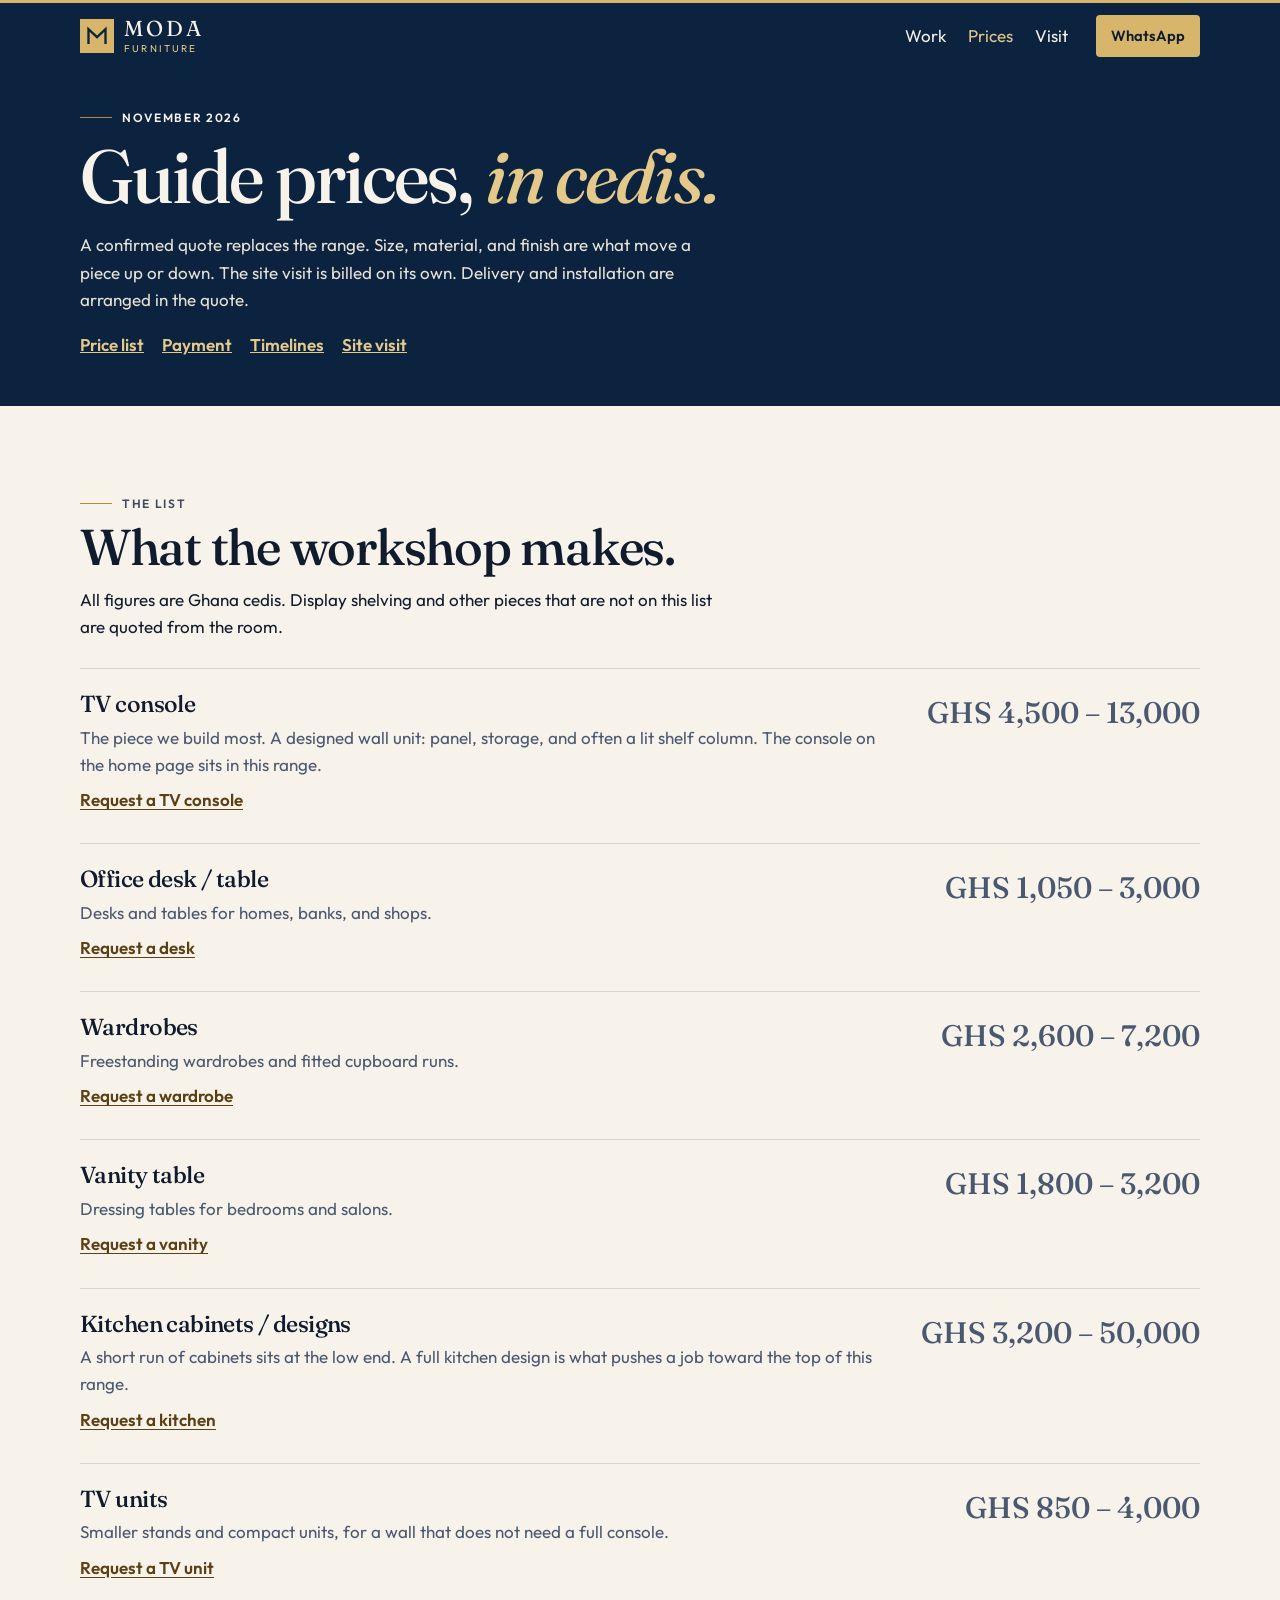
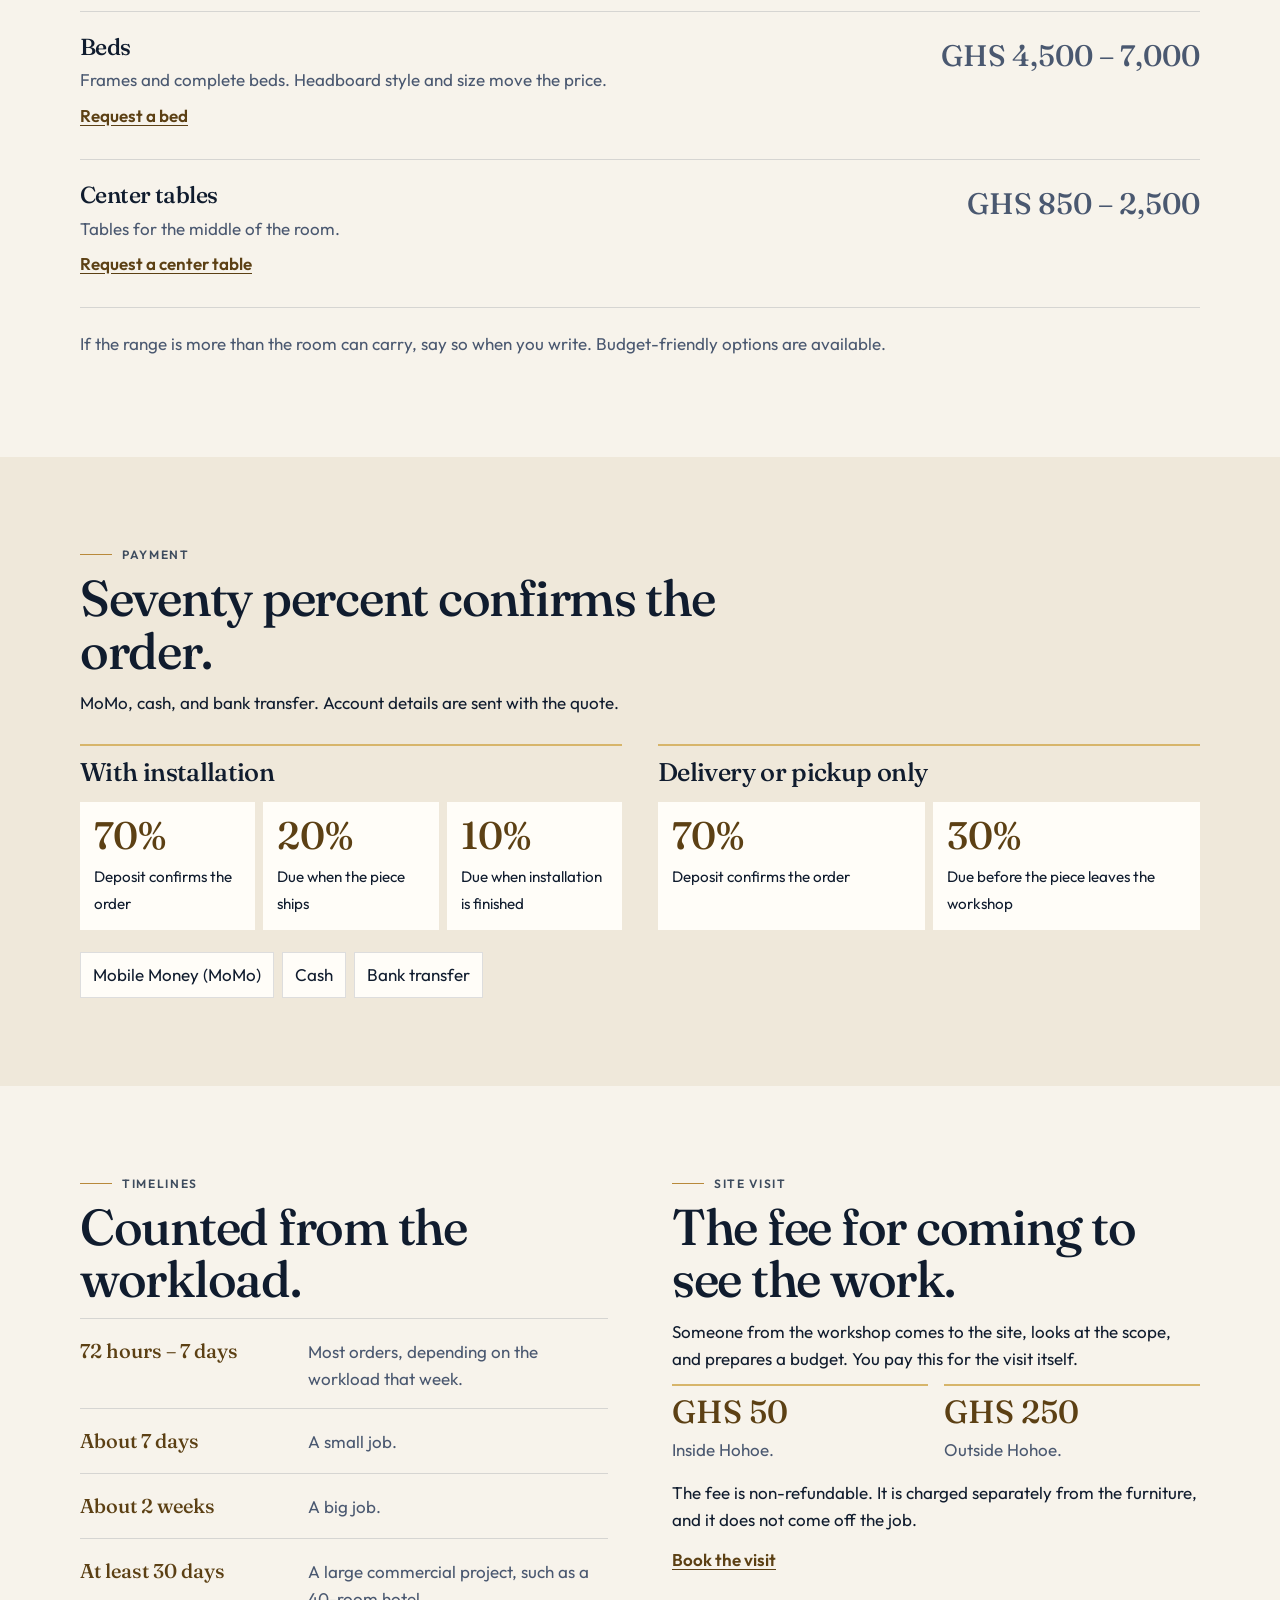
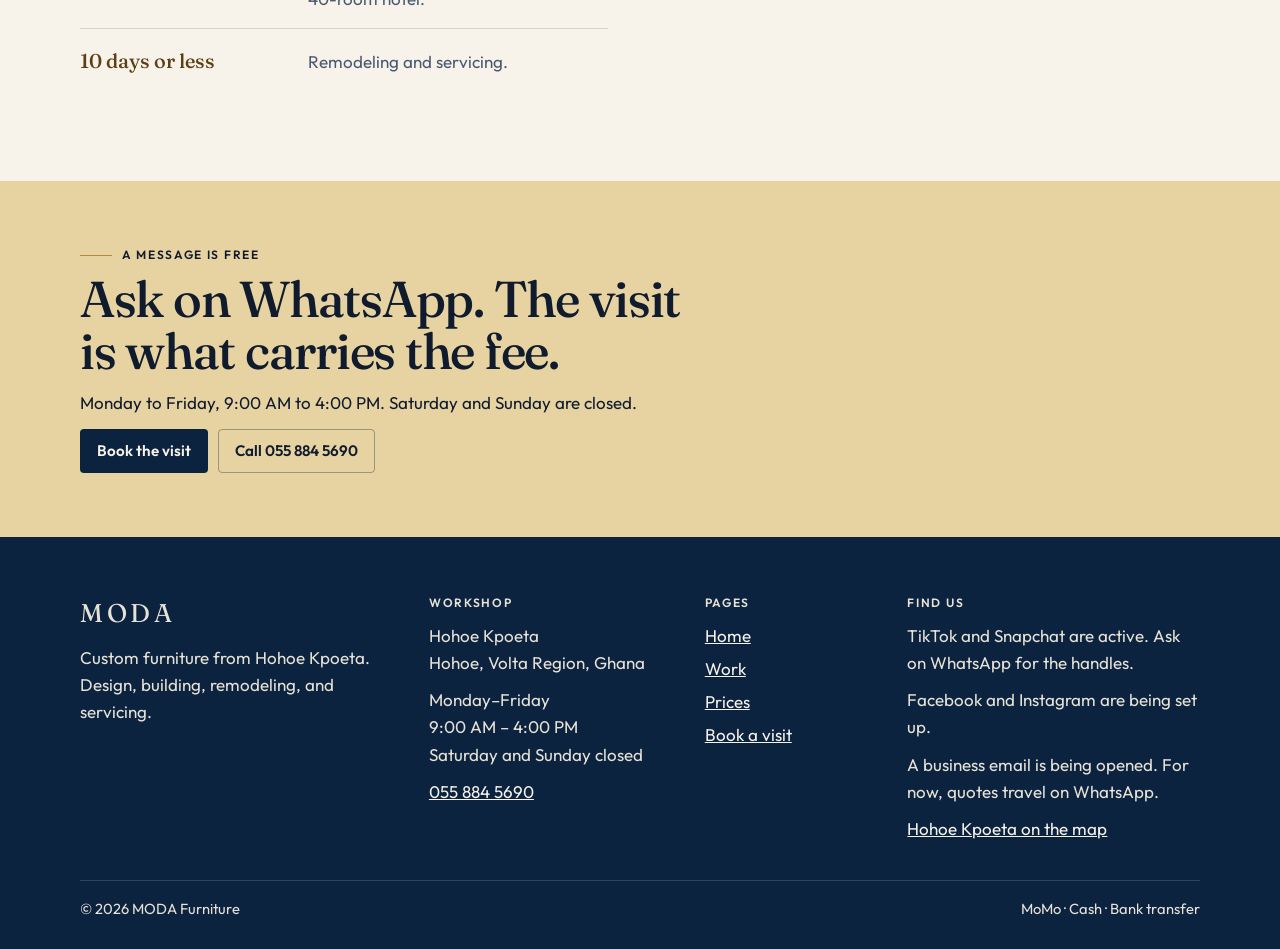
==== pricing.html @ 27dc2a38 "Publish the MODA Furniture site so it can be opened from a link. Co-authored-by: Cursor <cursoragent" ====
<!DOCTYPE html>
<html lang="en">
<head>
  <meta charset="utf-8">
  <meta name="viewport" content="width=device-width, initial-scale=1, viewport-fit=cover">
  <title>Prices and payment · MODA Furniture</title>
  <meta name="description" content="Guide prices in Ghana cedis for MODA Furniture in Hohoe, plus deposit rules, timelines, and site-visit fees.">
  <meta name="theme-color" content="#0c2340">
  <meta property="og:title" content="Prices and payment · MODA Furniture">
  <meta property="og:description" content="TV consoles from GHS 4,500. Wardrobes, kitchens, beds, and the deposit rules for MODA Furniture in Hohoe.">
  <meta property="og:type" content="website">
  <meta property="og:image" content="assets/images/console-hero.jpg">
  <link rel="icon" href="assets/favicon.svg" type="image/svg+xml">
  <link rel="manifest" href="site.webmanifest">
  <link rel="preconnect" href="https://fonts.googleapis.com">
  <link rel="preconnect" href="https://fonts.gstatic.com" crossorigin>
  <link href="https://fonts.googleapis.com/css2?family=Fraunces:ital,opsz,wght@0,9..144,500;0,9..144,600;1,9..144,500&family=Outfit:wght@400;500;600&display=swap" rel="stylesheet">
  <link rel="stylesheet" href="css/styles.css">
</head>
<body>
  <a class="skip" href="#main">Skip to content</a>
  <header class="site-header">
    <div class="wrap header-inner">
      <a class="logo" href="index.html">
        <svg class="mark" viewBox="0 0 32 32" width="34" height="34" aria-hidden="true">
          <rect width="32" height="32" fill="#d7b56a"/>
          <path d="M8 23.5V9.5L16 17l8-7.5v14" fill="none" stroke="#0c2340" stroke-width="2.2"/>
        </svg>
        <span class="logo-type">MODA<small>Furniture</small></span>
      </a>
      <nav class="nav" aria-label="Primary">
        <a href="work.html">Work</a>
        <a href="pricing.html" aria-current="page">Prices</a>
        <a href="visit.html">Visit</a>
      </nav>
      <a class="btn btn-gold btn-small header-cta" href="https://wa.me/233558845690?text=Hello%20MODA%20Furniture%2C%20I%20would%20like%20a%20quote.">WhatsApp</a>
    </div>
  </header>

  <main id="main">
    <header class="page-hero">
      <div class="wrap">
        <p class="eyebrow"><i aria-hidden="true"></i> November 2026</p>
        <h1>Guide prices, <em>in cedis.</em></h1>
        <p>A confirmed quote replaces the range. Size, material, and finish are what move a piece up or down. The site visit is billed on its own. Delivery and installation are arranged in the quote.</p>
        <p class="jump">
          <a href="#list">Price list</a>
          <a href="#pay">Payment</a>
          <a href="#time">Timelines</a>
          <a href="#visit-fee">Site visit</a>
        </p>
      </div>
    </header>

    <section class="section" id="list">
      <div class="wrap">
        <div class="section-head">
          <p class="eyebrow"><i aria-hidden="true"></i> The list</p>
          <h2>What the workshop makes.</h2>
          <p class="narrow">All figures are Ghana cedis. Display shelving and other pieces that are not on this list are quoted from the room.</p>
        </div>
        <div class="price-list">
          <article class="price-row" id="console">
            <div>
              <h3>TV console</h3>
              <p>The piece we build most. A designed wall unit: panel, storage, and often a lit shelf column. The console on the home page sits in this range.</p>
              <p><a class="link" href="visit.html?piece=TV%20console">Request a TV console</a></p>
            </div>
            <p class="amount">GHS 4,500 – 13,000</p>
          </article>
          <article class="price-row" id="desk">
            <div>
              <h3>Office desk / table</h3>
              <p>Desks and tables for homes, banks, and shops.</p>
              <p><a class="link" href="visit.html?piece=Office%20desk%20or%20table">Request a desk</a></p>
            </div>
            <p class="amount">GHS 1,050 – 3,000</p>
          </article>
          <article class="price-row" id="wardrobe">
            <div>
              <h3>Wardrobes</h3>
              <p>Freestanding wardrobes and fitted cupboard runs.</p>
              <p><a class="link" href="visit.html?piece=Wardrobe">Request a wardrobe</a></p>
            </div>
            <p class="amount">GHS 2,600 – 7,200</p>
          </article>
          <article class="price-row" id="vanity">
            <div>
              <h3>Vanity table</h3>
              <p>Dressing tables for bedrooms and salons.</p>
              <p><a class="link" href="visit.html?piece=Vanity%20table">Request a vanity</a></p>
            </div>
            <p class="amount">GHS 1,800 – 3,200</p>
          </article>
          <article class="price-row" id="kitchen">
            <div>
              <h3>Kitchen cabinets / designs</h3>
              <p>A short run of cabinets sits at the low end. A full kitchen design is what pushes a job toward the top of this range.</p>
              <p><a class="link" href="visit.html?piece=Kitchen%20cabinets">Request a kitchen</a></p>
            </div>
            <p class="amount">GHS 3,200 – 50,000</p>
          </article>
          <article class="price-row" id="tv-unit">
            <div>
              <h3>TV units</h3>
              <p>Smaller stands and compact units, for a wall that does not need a full console.</p>
              <p><a class="link" href="visit.html?piece=TV%20unit">Request a TV unit</a></p>
            </div>
            <p class="amount">GHS 850 – 4,000</p>
          </article>
          <article class="price-row" id="bed">
            <div>
              <h3>Beds</h3>
              <p>Frames and complete beds. Headboard style and size move the price.</p>
              <p><a class="link" href="visit.html?piece=Bed">Request a bed</a></p>
            </div>
            <p class="amount">GHS 4,500 – 7,000</p>
          </article>
          <article class="price-row" id="table">
            <div>
              <h3>Center tables</h3>
              <p>Tables for the middle of the room.</p>
              <p><a class="link" href="visit.html?piece=Center%20table">Request a center table</a></p>
            </div>
            <p class="amount">GHS 850 – 2,500</p>
          </article>
        </div>
        <p class="scope">If the range is more than the room can carry, say so when you write. Budget-friendly options are available.</p>
      </div>
    </section>

    <section class="section band-cream" id="pay">
      <div class="wrap">
        <div class="section-head">
          <p class="eyebrow"><i aria-hidden="true"></i> Payment</p>
          <h2>Seventy percent confirms the order.</h2>
          <p class="narrow">MoMo, cash, and bank transfer. Account details are sent with the quote.</p>
        </div>
        <div class="pay-grid">
          <article class="doc-card">
            <h3>With installation</h3>
            <ol class="steps">
              <li><strong>70%</strong><span>Deposit confirms the order</span></li>
              <li><strong>20%</strong><span>Due when the piece ships</span></li>
              <li><strong>10%</strong><span>Due when installation is finished</span></li>
            </ol>
          </article>
          <article class="doc-card">
            <h3>Delivery or pickup only</h3>
            <ol class="steps two">
              <li><strong>70%</strong><span>Deposit confirms the order</span></li>
              <li><strong>30%</strong><span>Due before the piece leaves the workshop</span></li>
            </ol>
          </article>
        </div>
        <ul class="who" aria-label="Payment methods">
          <li>Mobile Money (MoMo)</li>
          <li>Cash</li>
          <li>Bank transfer</li>
        </ul>
      </div>
    </section>

    <section class="section" id="time">
      <div class="wrap split">
        <div>
          <p class="eyebrow"><i aria-hidden="true"></i> Timelines</p>
          <h2>Counted from the workload.</h2>
          <ol class="times">
            <li>
              <strong>72 hours – 7 days</strong>
              <p>Most orders, depending on the workload that week.</p>
            </li>
            <li>
              <strong>About 7 days</strong>
              <p>A small job.</p>
            </li>
            <li>
              <strong>About 2 weeks</strong>
              <p>A big job.</p>
            </li>
            <li>
              <strong>At least 30 days</strong>
              <p>A large commercial project, such as a 40-room hotel.</p>
            </li>
            <li>
              <strong>10 days or less</strong>
              <p>Remodeling and servicing.</p>
            </li>
          </ol>
        </div>
        <div id="visit-fee">
          <p class="eyebrow"><i aria-hidden="true"></i> Site visit</p>
          <h2>The fee for coming to see the work.</h2>
          <p>Someone from the workshop comes to the site, looks at the scope, and prepares a budget. You pay this for the visit itself.</p>
          <div class="fee-pair">
            <article>
              <strong>GHS 50</strong>
              <span>Inside Hohoe.</span>
            </article>
            <article>
              <strong>GHS 250</strong>
              <span>Outside Hohoe.</span>
            </article>
          </div>
          <p>The fee is non-refundable. It is charged separately from the furniture, and it does not come off the job.</p>
          <p><a class="link" href="visit.html">Book the visit</a></p>
        </div>
      </div>
    </section>

    <section class="close">
      <div class="wrap">
        <p class="eyebrow"><i aria-hidden="true"></i> A message is free</p>
        <h2>Ask on WhatsApp. The visit is what carries the fee.</h2>
        <p>Monday to Friday, 9:00 AM to 4:00 PM. Saturday and Sunday are closed.</p>
        <div class="close-actions">
          <a class="btn btn-forest" href="visit.html">Book the visit</a>
          <a class="btn btn-line" href="tel:+233558845690">Call 055 884 5690</a>
        </div>
      </div>
    </section>
  </main>

  <footer class="site-footer">
    <div class="wrap footer-grid">
      <div>
        <p class="footer-word">MODA</p>
        <p>Custom furniture from Hohoe Kpoeta. Design, building, remodeling, and servicing.</p>
      </div>
      <div>
        <p class="footer-label">Workshop</p>
        <p>Hohoe Kpoeta<br>Hohoe, Volta Region, Ghana</p>
        <p>Monday–Friday<br>9:00 AM – 4:00 PM<br>Saturday and Sunday closed</p>
        <p><a href="tel:+233558845690">055 884 5690</a></p>
      </div>
      <div>
        <p class="footer-label">Pages</p>
        <ul>
          <li><a href="index.html">Home</a></li>
          <li><a href="work.html">Work</a></li>
          <li><a href="pricing.html">Prices</a></li>
          <li><a href="visit.html">Book a visit</a></li>
        </ul>
      </div>
      <div>
        <p class="footer-label">Find us</p>
        <p>TikTok and Snapchat are active. Ask on WhatsApp for the handles.</p>
        <p>Facebook and Instagram are being set up.</p>
        <p>A business email is being opened. For now, quotes travel on WhatsApp.</p>
        <p><a href="https://www.google.com/maps/search/?api=1&query=Hohoe+Kpoeta+Ghana" target="_blank" rel="noopener">Hohoe Kpoeta on the map</a></p>
      </div>
    </div>
    <div class="wrap footer-base">
      <p>© 2026 MODA Furniture</p>
      <p>MoMo · Cash · Bank transfer</p>
    </div>
  </footer>

  <div class="dock">
    <a href="tel:+233558845690">Call</a>
    <a href="https://wa.me/233558845690?text=Hello%20MODA%20Furniture%2C%20I%20would%20like%20a%20quote.">WhatsApp</a>
  </div>
</body>
</html>
---- css/styles.css ----
:root {
  --forest: #0c2340;
  --forest-2: #17385e;
  --ink: #101c2e;
  --cream: #f7f3eb;
  --cream-2: #efe8da;
  --paper: #fffdf8;
  --gold: #d7b56a;
  --gold-2: #e4c98a;
  --gold-ink: #5c4014;
  --muted: #4a5870;
  --line: rgba(16, 32, 56, 0.14);
  --warn: #8c2f2f;
  color-scheme: light;
}

*,
*::before,
*::after { box-sizing: border-box; }

html { scroll-behavior: smooth; }

body {
  margin: 0;
  font-family: Outfit, "Segoe UI", sans-serif;
  font-size: 1.0625rem;
  line-height: 1.6;
  color: var(--ink);
  background: var(--cream);
  overflow-x: hidden;
}

img { max-width: 100%; }

h1, h2, h3, p { margin-top: 0; }

h1, h2, h3 {
  font-family: Fraunces, Georgia, "Times New Roman", serif;
  font-weight: 500;
  font-optical-sizing: auto;
  letter-spacing: -0.025em;
  line-height: 1.04;
}

h2 { font-size: clamp(2rem, 4vw, 3.15rem); margin-bottom: 12px; }
h3 { font-size: 1.45rem; line-height: 1.15; margin-bottom: 8px; }

p { margin: 0 0 12px; }

a { color: inherit; }

.nav a,
.btn,
.logo,
.dock a { text-decoration: none; }

:focus-visible {
  outline: 2px solid var(--gold);
  outline-offset: 3px;
}

::selection { background: var(--gold-2); color: var(--ink); }

[id] { scroll-margin-top: 88px; }

.wrap {
  width: min(1120px, calc(100% - 32px));
  margin-inline: auto;
}

.skip {
  position: absolute;
  left: 12px;
  top: -48px;
  background: white;
  color: var(--ink);
  padding: 8px 12px;
  z-index: 80;
}

.skip:focus { top: 12px; }

.narrow { max-width: 40rem; }

.eyebrow {
  display: flex;
  align-items: center;
  gap: 10px;
  margin: 0 0 8px;
  color: #3e4c5e;
  text-transform: uppercase;
  letter-spacing: 0.14em;
  font-size: 0.75rem;
  font-weight: 600;
}

.eyebrow i {
  width: 32px;
  height: 1px;
  background: #b8893a;
  display: block;
  flex: none;
}

.num,
.amount,
.lock-price,
.receipt-fee,
.facts dd,
.steps strong,
.fee-pair strong,
.record span {
  font-family: Fraunces, Georgia, serif;
  font-weight: 500;
}

.link {
  color: var(--gold-ink);
  font-weight: 600;
  text-underline-offset: 3px;
}

.on-dark .link { color: var(--gold-2); }

.more { margin-top: 22px; }

.money,
a[href^="tel:"] { white-space: nowrap; }

.price-note {
  display: block;
  margin: 6px 0 0;
  font-weight: 600;
  font-style: normal;
}

.hero-photo .price-note { color: var(--gold-2); font-weight: 500; }

.catalog .price-note { color: var(--gold-ink); }

.btn {
  display: inline-flex;
  align-items: center;
  justify-content: center;
  gap: 8px;
  min-height: 44px;
  padding: 0 16px;
  text-decoration: none;
  font-weight: 600;
  font-family: inherit;
  font-size: 0.95rem;
  border: 1px solid transparent;
  border-radius: 4px;
  cursor: pointer;
  background: transparent;
}

.btn-small { min-height: 42px; padding: 0 14px; font-size: 0.92rem; }

.btn-gold { background: var(--gold); color: var(--ink); }
.btn-gold:hover { background: var(--gold-2); }

.btn-forest { background: var(--forest); color: var(--cream); }
.btn-forest:hover { background: var(--forest-2); }

.btn-line {
  background: transparent;
  color: var(--cream);
  border-color: rgba(244, 239, 230, 0.45);
}

.btn-line:hover { border-color: var(--gold-2); color: var(--gold-2); }

.hero-actions,
.close-actions { display: flex; flex-wrap: wrap; gap: 10px; margin-top: 8px; }

.site-header {
  position: sticky;
  top: 0;
  z-index: 30;
  background: var(--forest);
  color: var(--cream);
  box-shadow: inset 0 3px 0 var(--gold);
}

.header-inner {
  display: flex;
  flex-wrap: wrap;
  align-items: center;
  gap: 8px 18px;
  min-height: 72px;
}

.logo {
  display: flex;
  align-items: center;
  gap: 10px;
  color: inherit;
  text-decoration: none;
  margin-right: auto;
}

.logo-type {
  display: flex;
  flex-direction: column;
  line-height: 1;
  font-family: Fraunces, Georgia, serif;
  font-size: 1.35rem;
  letter-spacing: 0.14em;
}

.logo-type small {
  font-family: Outfit, "Segoe UI", sans-serif;
  font-size: 0.62rem;
  letter-spacing: 0.22em;
  text-transform: uppercase;
  color: var(--gold-2);
  margin-top: 4px;
}

.nav { display: flex; gap: 2px; }

.nav a {
  color: inherit;
  text-decoration: none;
  display: inline-flex;
  align-items: center;
  min-height: 44px;
  padding: 8px 10px;
}

.nav a[aria-current="page"] { color: var(--gold-2); }

.hero {
  background: var(--forest);
  color: var(--cream);
  padding: 28px 0 40px;
}

.hero-grid { display: grid; gap: 28px; }

.hero .eyebrow,
.page-hero .eyebrow,
.on-dark .eyebrow { color: var(--cream); }

.hero h1,
.page-hero h1 {
  font-size: clamp(2.55rem, 6vw, 4.7rem);
  margin: 10px 0 16px;
  max-width: 9.2em;
}

.hero h1 em,
.page-hero h1 em {
  font-style: italic;
  font-weight: 500;
  color: var(--gold-2);
}

.lede { max-width: 38rem; color: #e7e2d6; font-size: 1.08rem; }

.facts {
  display: grid;
  grid-template-columns: repeat(3, minmax(0, 1fr));
  gap: 12px;
  margin: 28px 0 0;
}

.facts div {
  border-top: 1px solid rgba(244, 239, 230, 0.28);
  padding-top: 8px;
}

.facts dt {
  font-size: 0.72rem;
  letter-spacing: 0.08em;
  text-transform: uppercase;
  color: var(--gold-2);
}

.facts dd { margin: 4px 0 0; font-size: 1.2rem; color: var(--cream); }

.hero-photo { margin: 0; position: relative; }

.hero-photo img {
  width: 100%;
  height: auto;
  position: relative;
  z-index: 1;
  display: block;
}

.hero-photo::after {
  content: "";
  position: absolute;
  z-index: 2;
  top: 10px;
  right: 10px;
  width: 52px;
  height: 52px;
  border-top: 1px solid var(--gold);
  border-right: 1px solid var(--gold);
  pointer-events: none;
}

.hero-photo figcaption { padding-top: 12px; }

.hero-photo strong {
  display: block;
  font-family: Fraunces, Georgia, serif;
  font-weight: 500;
  font-size: 1.35rem;
}

.hero-photo figcaption span {
  display: block;
  color: #e7e2d6;
  font-size: 0.95rem;
}

.band { background: #e7d3a1; color: var(--ink); }

.band-row {
  display: flex;
  flex-wrap: wrap;
  gap: 8px 22px;
  justify-content: space-between;
  padding: 14px 0;
  font-weight: 600;
}

.band-row p { margin: 0; }

.section { padding: 72px 0; }

.section-head { margin-bottom: 28px; max-width: 40rem; }

.services { display: grid; gap: 22px; }

.services article { border-top: 2px solid var(--gold); padding-top: 14px; }

.num { margin: 0 0 10px; color: var(--gold-ink); font-size: 1.25rem; }

.services p,
.scope,
.catalog p,
.hint { color: var(--muted); }

.scope { margin-top: 22px; }

.who {
  display: flex;
  flex-wrap: wrap;
  gap: 8px;
  list-style: none;
  padding: 0;
  margin: 22px 0 0;
}

.who li {
  border: 1px solid var(--line);
  padding: 8px 12px;
  background: var(--paper);
}

.band-cream { background: var(--cream-2); }

.lock {
  display: grid;
  gap: 8px;
  padding: 8px 0;
}

.lock-price {
  margin: 8px 0 0;
  font-size: clamp(2.1rem, 5vw, 3.3rem);
  color: var(--gold-ink);
  line-height: 0.95;
}

.lock-price small {
  display: block;
  font-family: Outfit, "Segoe UI", sans-serif;
  font-size: 0.78rem;
  letter-spacing: 0.16em;
  font-weight: 600;
  margin-bottom: 8px;
}

.mosaic, .catalog { display: grid; gap: 22px; }

.mosaic figure,
.catalog figure { margin: 0; }

.mosaic img,
.catalog img {
  width: 100%;
  height: auto;
  aspect-ratio: auto;
  object-fit: contain;
  display: block;
  background: #e5ded2;
}

.mosaic figcaption,
.catalog figcaption { padding-top: 10px; }

.mosaic h3,
.catalog h3 { margin: 0 0 4px; font-size: 1.3rem; }

.catalog h3 { font-size: 1.45rem; }

.on-dark { background: var(--forest); color: var(--cream); }

.on-dark .narrow,
.on-dark .lede { color: #e7e2d6; }

.pay-grid { display: grid; gap: 28px; }

.pay-card h3,
.doc-card h3 { font-size: 1.6rem; }

.steps {
  display: grid;
  grid-template-columns: 1fr;
  gap: 8px;
  list-style: none;
  padding: 0;
  margin: 14px 0 0;
}

.steps li {
  background: var(--paper);
  color: var(--ink);
  padding: 14px 14px;
  display: grid;
  grid-template-columns: 84px 1fr;
  gap: 10px;
  align-items: center;
}

.on-dark .steps li { background: var(--cream); }

.steps strong {
  font-size: 2rem;
  line-height: 1;
  color: var(--gold-ink);
}

.steps span { font-size: 0.95rem; line-height: 1.35; }

.split { display: grid; gap: 40px; }

.times, .record { list-style: none; padding: 0; margin: 8px 0 0; }

.times li,
.record li {
  display: grid;
  gap: 4px;
  padding: 16px 0;
  border-top: 1px solid var(--line);
}

.times strong {
  color: var(--gold-ink);
  font-family: Fraunces, Georgia, serif;
  font-weight: 500;
  font-size: 1.25rem;
}

.times p,
.record p { margin: 0; color: var(--muted); }

.record li {
  grid-template-columns: auto 1fr;
  gap: 16px;
  align-items: start;
}

.record span { color: var(--gold-ink); font-size: 1.4rem; }

.page-hero {
  background: var(--forest);
  color: var(--cream);
  padding: 36px 0 48px;
}

.page-hero p { max-width: 40rem; color: #e7e2d6; }

.page-hero a { color: var(--gold-2); font-weight: 600; }

.jump { display: flex; flex-wrap: wrap; gap: 8px 18px; margin: 18px 0 0; }

.price-list { border-bottom: 1px solid var(--line); }

.price-row {
  display: grid;
  gap: 8px;
  padding: 22px 0;
  border-top: 1px solid var(--line);
}

.price-row h3 { margin: 0 0 6px; }

.price-row p { margin: 0 0 8px; color: var(--muted); }

.amount {
  margin: 0;
  font-size: clamp(1.45rem, 2.4vw, 1.85rem);
  color: var(--gold-ink);
  line-height: 1.1;
}

.doc-card { border-top: 2px solid var(--gold); padding-top: 12px; }

.fee-pair {
  display: grid;
  grid-template-columns: 1fr;
  gap: 16px;
  margin: 8px 0 16px;
}

.fee-pair article { border-top: 2px solid var(--gold); padding-top: 10px; }

.fee-pair strong { display: block; font-size: 2rem; color: var(--gold-ink); line-height: 1; }

.fee-pair span { display: block; margin-top: 8px; color: var(--muted); }

.visit-layout { display: grid; gap: 28px; }

.form-card {
  background: var(--paper);
  border: 1px solid var(--line);
  padding: 18px 16px 22px;
}

fieldset { border: 0; padding: 0; margin: 0 0 16px; }

legend,
.field label span {
  display: block;
  font-size: 0.75rem;
  letter-spacing: 0.08em;
  text-transform: uppercase;
  font-weight: 600;
  margin-bottom: 8px;
}

.field { margin-bottom: 16px; }

input,
select,
textarea {
  width: 100%;
  font-family: inherit;
  font-size: 16px;
  color: var(--ink);
  background: white;
  border: 1px solid rgba(16, 32, 56, 0.22);
  padding: 12px;
  border-radius: 0;
}

textarea { min-height: 120px; resize: vertical; }

.choice-row { display: grid; gap: 8px; }

.choice {
  display: flex;
  gap: 10px;
  align-items: flex-start;
  border: 1px solid rgba(16, 32, 56, 0.22);
  padding: 12px;
  background: white;
  cursor: pointer;
}

.choice input {
  width: 18px;
  height: 18px;
  margin-top: 3px;
  accent-color: var(--forest);
  flex: none;
}

.choice b { display: block; font-weight: 600; }
.choice small { display: block; color: var(--muted); font-size: 0.92rem; }

.choice.is-on,
.choice:has(input:checked) {
  border-color: var(--forest);
  box-shadow: inset 3px 0 0 var(--gold);
  background: #f7f1e4;
}

.check {
  display: flex;
  gap: 12px;
  align-items: flex-start;
  margin: 4px 0 14px;
}

.check input {
  width: 20px;
  height: 20px;
  margin-top: 3px;
  accent-color: var(--forest);
  flex: none;
}

.form-error {
  color: var(--warn);
  min-height: 1.3em;
  font-weight: 600;
}

.preview {
  white-space: pre-wrap;
  background: var(--forest);
  color: var(--cream);
  padding: 14px;
  font-size: 0.88rem;
  line-height: 1.45;
  margin: 0 0 16px;
}

.fine { color: var(--muted); font-size: 0.92rem; }
.fine a { color: var(--gold-ink); font-weight: 600; }

.receipt {
  background: var(--forest);
  color: var(--cream);
  padding: 18px;
  margin-top: 16px;
}

.receipt p { color: #e7e2d6; }
.receipt-kicker {
  margin: 0;
  letter-spacing: 0.14em;
  text-transform: uppercase;
  font-size: 0.72rem;
  color: var(--gold-2);
}

.receipt-fee { font-size: 2.5rem; margin: 6px 0 10px; color: var(--gold-2); line-height: 1; }

.form-card .btn { width: 100%; }

.clips {
  display: flex;
  gap: 14px;
  overflow-x: auto;
  scroll-snap-type: x mandatory;
  padding-bottom: 8px;
}

.clips figure {
  margin: 0;
  flex: 0 0 min(78vw, 280px);
  scroll-snap-align: start;
}

.clips video {
  width: 100%;
  aspect-ratio: 9 / 16;
  object-fit: cover;
  background: var(--forest);
  display: block;
}

.clips figcaption { padding-top: 8px; color: var(--muted); font-size: 0.92rem; }

.close {
  background: #e7d3a1;
  color: var(--ink);
  padding: 64px 0;
}

.close h2 { max-width: 12em; }
.close p { max-width: 38rem; }
.close .eyebrow { color: var(--ink); }

.close .btn-line {
  color: var(--ink);
  border-color: rgba(16, 32, 56, 0.35);
}

.close .btn-line:hover { border-color: var(--ink); color: var(--ink); }

.site-footer {
  background: var(--forest);
  color: var(--cream);
  padding: 56px 0 28px;
}

.footer-grid { display: grid; gap: 28px; }

.footer-label {
  margin: 0 0 10px;
  font-size: 0.75rem;
  letter-spacing: 0.14em;
  text-transform: uppercase;
  color: var(--gold-2);
  font-weight: 600;
}

.site-footer p { margin: 0 0 10px; color: #e7e2d6; }
.site-footer a { color: var(--cream); }
.site-footer a:hover { color: var(--gold-2); }

.site-footer ul { list-style: none; padding: 0; margin: 0; }
.site-footer li { margin: 0 0 6px; }

.footer-word {
  font-family: Fraunces, Georgia, serif;
  letter-spacing: 0.14em;
  font-size: 1.6rem;
  color: var(--cream);
  margin: 0 0 8px;
}

.footer-base {
  display: flex;
  flex-wrap: wrap;
  justify-content: space-between;
  gap: 8px;
  margin-top: 28px;
  padding-top: 16px;
  border-top: 1px solid rgba(244, 239, 230, 0.16);
  font-size: 0.92rem;
}

.footer-base p { margin: 0; }

.dock {
  position: fixed;
  left: 0;
  right: 0;
  bottom: 0;
  z-index: 40;
  display: grid;
  grid-template-columns: 1fr 1fr;
  background: var(--forest);
  border-top: 1px solid rgba(215, 181, 106, 0.45);
  padding-bottom: env(safe-area-inset-bottom);
}

.dock a {
  color: var(--cream);
  text-align: center;
  text-decoration: none;
  min-height: 56px;
  display: flex;
  align-items: center;
  justify-content: center;
  font-weight: 600;
}

.dock a + a { background: var(--gold); color: var(--ink); }

@media (max-width: 700px) {
  .band-row { flex-direction: column; align-items: flex-start; gap: 4px; }
}

@media (max-width: 859px) {
  .header-cta { display: none; }
  .nav { order: 3; flex: 1 0 100%; overflow-x: auto; }
  body { padding-bottom: calc(64px + env(safe-area-inset-bottom)); }
}

@media (min-width: 560px) {
  .steps { grid-template-columns: repeat(3, 1fr); }
  .steps.two { grid-template-columns: 1fr 1fr; }
  .steps li { display: block; }
  .steps strong { display: block; font-size: clamp(1.8rem, 3vw, 2.5rem); margin-bottom: 8px; }
  .fee-pair { grid-template-columns: 1fr 1fr; }
}

@media (min-width: 420px) {
  .facts { grid-template-columns: repeat(3, 1fr); }
}

@media (max-width: 419px) {
  .facts { grid-template-columns: 1fr; }
  .facts div {
    display: flex;
    justify-content: space-between;
    align-items: baseline;
    gap: 12px;
  }
  .facts dd { margin: 0; }
}

@media (min-width: 700px) {
  .wrap { width: min(1120px, calc(100% - 48px)); }
  .form-card { padding: 28px; }
  .form-card .btn { width: auto; }
  .choice-row { grid-template-columns: 1fr 1fr; }
  .price-row {
    grid-template-columns: 1fr auto;
    gap: 28px;
    align-items: start;
  }
  .amount { text-align: right; padding-top: 6px; white-space: nowrap; }
  .times li {
    grid-template-columns: 210px 1fr;
    gap: 18px;
    align-items: baseline;
  }
}

@media (min-width: 800px) {
  .services { grid-template-columns: 1fr 1fr; }
  .mosaic, .catalog { grid-template-columns: 1fr 1fr; gap: 28px 18px; }
  .catalog .span-2 { grid-column: 1 / -1; }
  .pay-grid { grid-template-columns: 1fr 1fr; gap: 36px; }
  .lock {
    grid-template-columns: 1.3fr 0.7fr;
    align-items: end;
    gap: 24px;
  }
  .lock-price { text-align: right; }
  .footer-grid { grid-template-columns: 1.3fr 1fr 0.7fr 1.2fr; gap: 32px; }
}

@media (min-width: 860px) {
  .dock { display: none; }
  body { padding-bottom: 0; }
  .split { grid-template-columns: 1fr 1fr; gap: 64px; }
  .visit-layout {
    grid-template-columns: 0.82fr 1.18fr;
    gap: 48px;
    align-items: start;
  }
  .visit-aside { position: sticky; top: 96px; }
}

@media (min-width: 900px) {
  .clips {
    display: grid;
    grid-template-columns: repeat(3, minmax(0, 300px));
    overflow: visible;
  }
  .services { grid-template-columns: repeat(4, 1fr); }
}

@media (min-width: 960px) {
  .hero { padding: 42px 0 64px; }
  .hero-grid {
    grid-template-columns: 1.02fr 0.98fr;
    gap: 48px;
    align-items: end;
  }
  .section { padding: 88px 0; }
}

@media (prefers-reduced-motion: reduce) {
  html { scroll-behavior: auto; }
  *,
  *::before,
  *::after {
    animation: none !important;
    transition: none !important;
  }
}

@media print {
  .site-header,
  .dock,
  .close,
  .hero-actions { display: none !important; }
  body { background: white; padding: 0; color: black; }
  .hero,
  .page-hero,
  .on-dark,
  .site-footer,
  .receipt,
  .preview { background: white; color: black; }
  a { color: black; text-decoration: none; }
}

body.home { background: #f3efe6; }

body.home .site-header {
  position: absolute;
  top: 0;
  left: 0;
  right: 0;
  background: transparent;
  box-shadow: none;
}

body.home .site-header.is-solid {
  position: fixed;
  background: rgba(12, 35, 64, 0.96);
  box-shadow: inset 0 3px 0 var(--gold);
}

.stage {
  position: relative;
  min-height: 680px;
  display: flex;
  align-items: flex-end;
  color: #fff;
  overflow: hidden;
}

.stage-photo,
.promo > img {
  position: absolute;
  inset: 0;
  width: 100%;
  height: 100%;
  object-fit: cover;
  object-position: center 42%;
}

.stage-shade,
.promo-shade {
  position: absolute;
  inset: 0;
}

.stage-shade {
  background:
    linear-gradient(to bottom, rgba(0, 0, 0, 0.5), transparent 140px),
    linear-gradient(90deg, rgba(8, 22, 46, 0.88) 0%, rgba(8, 22, 46, 0.5) 42%, rgba(8, 22, 46, 0.05) 78%);
}

.promo-shade {
  background: linear-gradient(90deg, rgba(8, 22, 46, 0.84) 0%, rgba(8, 22, 46, 0.42) 46%, rgba(8, 22, 46, 0.12) 100%);
}

.promo > img { object-position: center; }

.stage-copy {
  position: relative;
  z-index: 1;
  padding: 150px 0 168px;
}

.stage h1 {
  color: #fff;
  font-size: clamp(3rem, 6.4vw, 4.8rem);
  max-width: 8em;
  margin: 0 0 14px;
}

.stage p {
  color: rgba(255, 255, 255, 0.9);
  max-width: 28rem;
  font-size: 1.08rem;
  margin-bottom: 22px;
}

.float-cards {
  position: relative;
  z-index: 2;
  display: grid;
  grid-template-columns: 1fr;
  gap: 14px;
  margin-top: 22px;
}

.float-card {
  background: #102848;
  color: #f7f3eb;
  border-radius: 6px;
  padding: 22px 18px 18px;
}

.float-card svg {
  width: 30px;
  height: 30px;
  color: var(--gold);
  display: block;
  margin-bottom: 14px;
}

.float-card h2 {
  font-family: Outfit, "Segoe UI", sans-serif;
  font-size: 1.05rem;
  font-weight: 600;
  letter-spacing: 0;
  margin: 0 0 8px;
  color: #fff;
}

.float-card p {
  margin: 0;
  color: #c8c2b6;
  font-size: 0.92rem;
  line-height: 1.45;
}

.svc-block { padding: 72px 0 28px; }

.center-head { text-align: center; margin-bottom: 28px; }

.center-head h2 { margin-bottom: 10px; }

.center-head p {
  max-width: 40rem;
  margin: 0 auto;
  color: var(--muted);
}

.svc-grid {
  display: grid;
  gap: 22px;
}

.svc-card {
  background: #fff;
  border-radius: 8px;
  overflow: hidden;
  box-shadow: 0 10px 28px rgba(28, 24, 18, 0.08);
}

.svc-card img {
  width: 100%;
  height: 210px;
  object-fit: cover;
  display: block;
}

.svc-card div { padding: 18px 18px 20px; }

.svc-card h3 {
  font-family: Outfit, "Segoe UI", sans-serif;
  font-size: 1.15rem;
  font-weight: 600;
  letter-spacing: 0;
  margin-bottom: 8px;
}

.svc-card p {
  color: var(--muted);
  font-size: 0.95rem;
  margin-bottom: 14px;
}

.btn-quote {
  background: #f7f3eb;
  color: var(--ink);
  border-color: #e4d7bc;
  min-height: 40px;
}

.btn-quote:hover { background: var(--gold); border-color: var(--gold); }

.promo {
  position: relative;
  min-height: 380px;
  display: flex;
  align-items: center;
  color: #fff;
  margin-top: 56px;
  overflow: hidden;
}

.promo-copy {
  position: relative;
  z-index: 1;
  padding: 64px 0;
}

.promo h2 {
  color: #fff;
  font-size: clamp(2.1rem, 4vw, 3.1rem);
  max-width: 12em;
}

.promo p { color: rgba(255, 255, 255, 0.9); max-width: 36rem; }

.discuss {
  background: #f3efe6;
  padding: 72px 0 80px;
}

.discuss-grid {
  display: grid;
  gap: 28px;
  align-items: start;
}

.discuss h2 { max-width: 8em; }

.discuss form label { display: block; margin-bottom: 14px; }

.discuss form span {
  display: block;
  margin-bottom: 6px;
  font-size: 0.92rem;
}

.discuss input,
.discuss textarea {
  border-radius: 4px;
  background: #fff;
}

.discuss textarea { min-height: 96px; }

.pair { display: grid; gap: 12px; }

#quick-error { min-height: 0; }

@media (min-width: 640px) {
  .pair { grid-template-columns: 1fr 1fr; }
  .float-cards { grid-template-columns: 1fr 1fr; }
}

@media (min-width: 900px) {
  .float-cards {
    grid-template-columns: repeat(4, 1fr);
    gap: 18px;
    margin-top: -78px;
  }
  .svc-grid { grid-template-columns: repeat(3, 1fr); }
  .discuss-grid {
    grid-template-columns: 0.85fr 1.15fr;
    gap: 48px;
    align-items: end;
  }
}

@media (max-width: 700px) {
  .stage { min-height: 520px; }
  .stage-copy { padding: 118px 0 56px; }
}
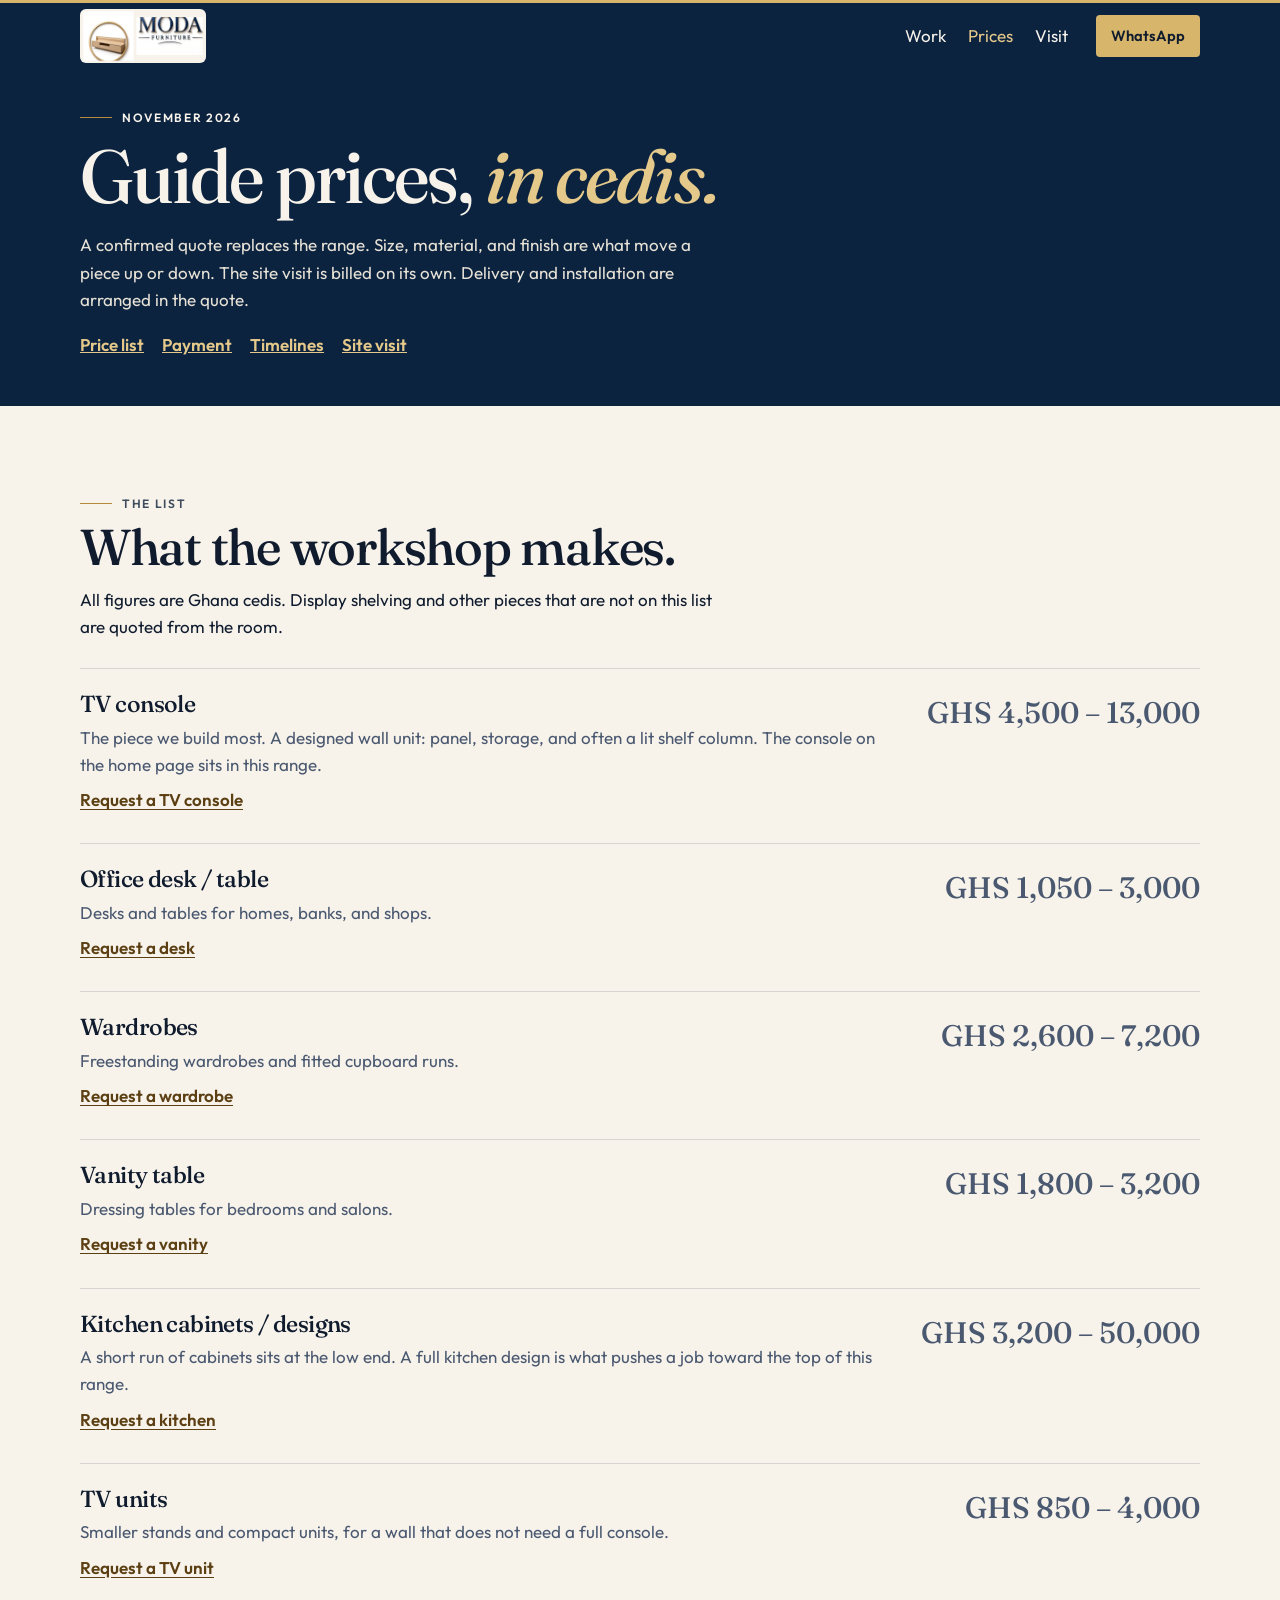
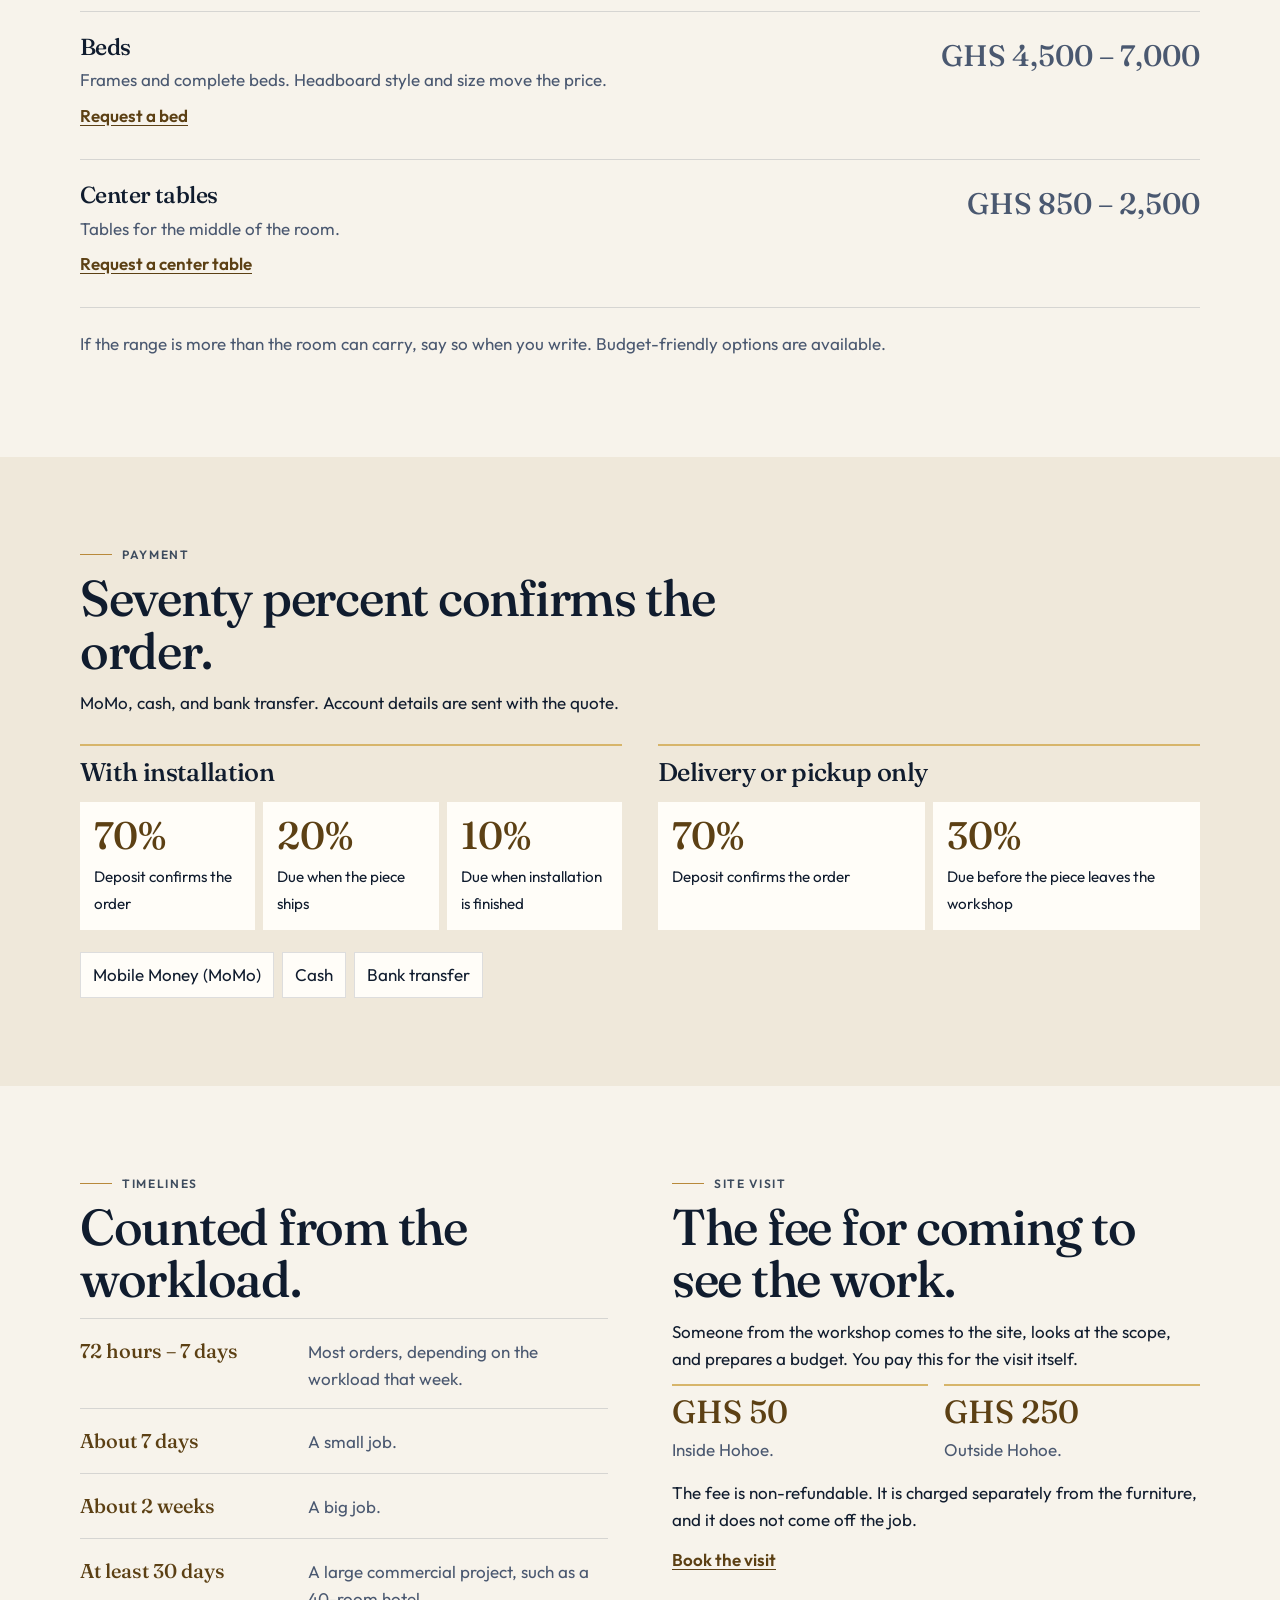
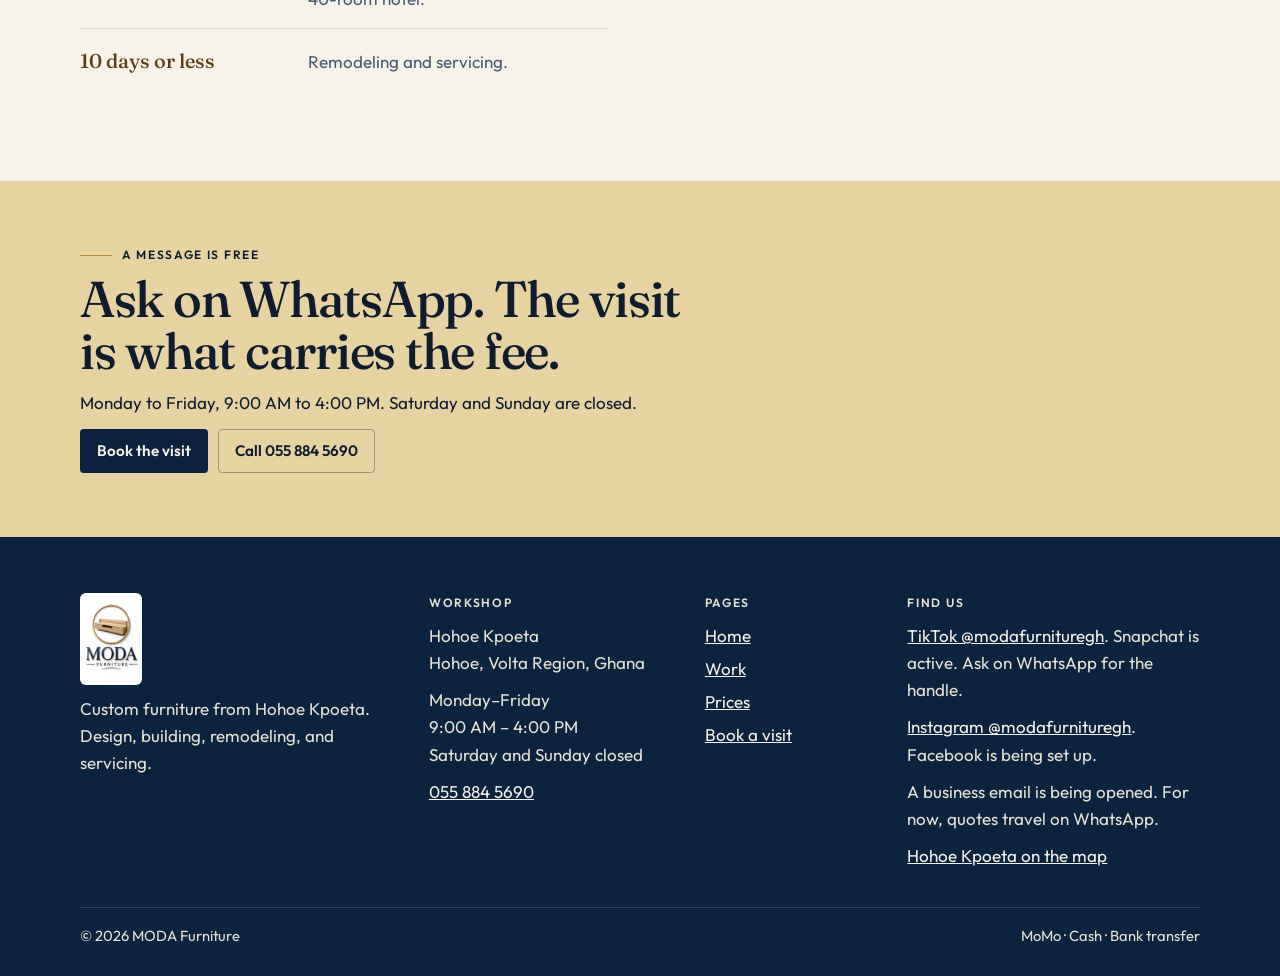
==== commit a8de422e: "Add brand logo, social links, and nav lockup for live site. Co-authored-by: Cursor <cursoragent@curs" ====
--- a/pricing.html
+++ b/pricing.html
@@ -10,7 +10,8 @@
   <meta property="og:description" content="TV consoles from GHS 4,500. Wardrobes, kitchens, beds, and the deposit rules for MODA Furniture in Hohoe.">
   <meta property="og:type" content="website">
   <meta property="og:image" content="assets/images/console-hero.jpg">
-  <link rel="icon" href="assets/favicon.svg" type="image/svg+xml">
+  <link rel="icon" href="assets/images/logo-mark-48.png" type="image/png">
+  <link rel="apple-touch-icon" href="assets/images/logo-mark-192.png">
   <link rel="manifest" href="site.webmanifest">
   <link rel="preconnect" href="https://fonts.googleapis.com">
   <link rel="preconnect" href="https://fonts.gstatic.com" crossorigin>
@@ -21,12 +22,8 @@
   <a class="skip" href="#main">Skip to content</a>
   <header class="site-header">
     <div class="wrap header-inner">
-      <a class="logo" href="index.html">
-        <svg class="mark" viewBox="0 0 32 32" width="34" height="34" aria-hidden="true">
-          <rect width="32" height="32" fill="#d7b56a"/>
-          <path d="M8 23.5V9.5L16 17l8-7.5v14" fill="none" stroke="#0c2340" stroke-width="2.2"/>
-        </svg>
-        <span class="logo-type">MODA<small>Furniture</small></span>
+      <a class="logo" href="index.html" aria-label="MODA Furniture home">
+        <img class="logo-lockup" src="assets/images/logo-nav.png" alt="MODA Furniture" width="561" height="240" decoding="async">
       </a>
       <nav class="nav" aria-label="Primary">
         <a href="work.html">Work</a>
@@ -225,7 +222,9 @@
   <footer class="site-footer">
     <div class="wrap footer-grid">
       <div>
-        <p class="footer-word">MODA</p>
+        <p class="footer-logo">
+          <img src="assets/images/logo.png" alt="MODA Furniture" width="688" height="1024" decoding="async">
+        </p>
         <p>Custom furniture from Hohoe Kpoeta. Design, building, remodeling, and servicing.</p>
       </div>
       <div>
@@ -245,8 +244,8 @@
       </div>
       <div>
         <p class="footer-label">Find us</p>
-        <p>TikTok and Snapchat are active. Ask on WhatsApp for the handles.</p>
-        <p>Facebook and Instagram are being set up.</p>
+        <p><a href="https://www.tiktok.com/@modafurnituregh" target="_blank" rel="noopener noreferrer">TikTok @modafurnituregh</a>. Snapchat is active. Ask on WhatsApp for the handle.</p>
+        <p><a href="https://www.instagram.com/modafurnituregh" target="_blank" rel="noopener noreferrer">Instagram @modafurnituregh</a>. Facebook is being set up.</p>
         <p>A business email is being opened. For now, quotes travel on WhatsApp.</p>
         <p><a href="https://www.google.com/maps/search/?api=1&query=Hohoe+Kpoeta+Ghana" target="_blank" rel="noopener">Hohoe Kpoeta on the map</a></p>
       </div>
--- a/css/styles.css
+++ b/css/styles.css
@@ -194,28 +194,27 @@
 .logo {
   display: flex;
   align-items: center;
-  gap: 10px;
   color: inherit;
   text-decoration: none;
   margin-right: auto;
-}
-
-.logo-type {
-  display: flex;
-  flex-direction: column;
-  line-height: 1;
-  font-family: Fraunces, Georgia, serif;
-  font-size: 1.35rem;
-  letter-spacing: 0.14em;
-}
-
-.logo-type small {
-  font-family: Outfit, "Segoe UI", sans-serif;
-  font-size: 0.62rem;
-  letter-spacing: 0.22em;
-  text-transform: uppercase;
-  color: var(--gold-2);
-  margin-top: 4px;
+  flex-shrink: 0;
+}
+
+.logo-lockup {
+  display: block;
+  height: 54px;
+  width: auto;
+  max-width: min(248px, 62vw);
+  object-fit: contain;
+  border-radius: 6px;
+}
+
+body.home .logo-lockup {
+  box-shadow: 0 2px 14px rgba(8, 22, 46, 0.32);
+}
+
+@media (max-width: 480px) {
+  .logo-lockup { height: 46px; }
 }
 
 .nav { display: flex; gap: 2px; }
@@ -718,6 +717,17 @@
   font-size: 1.6rem;
   color: var(--cream);
   margin: 0 0 8px;
+}
+
+.footer-logo {
+  margin: 0 0 12px;
+}
+
+.footer-logo img {
+  display: block;
+  height: 92px;
+  width: auto;
+  border-radius: 6px;
 }
 
 .footer-base {
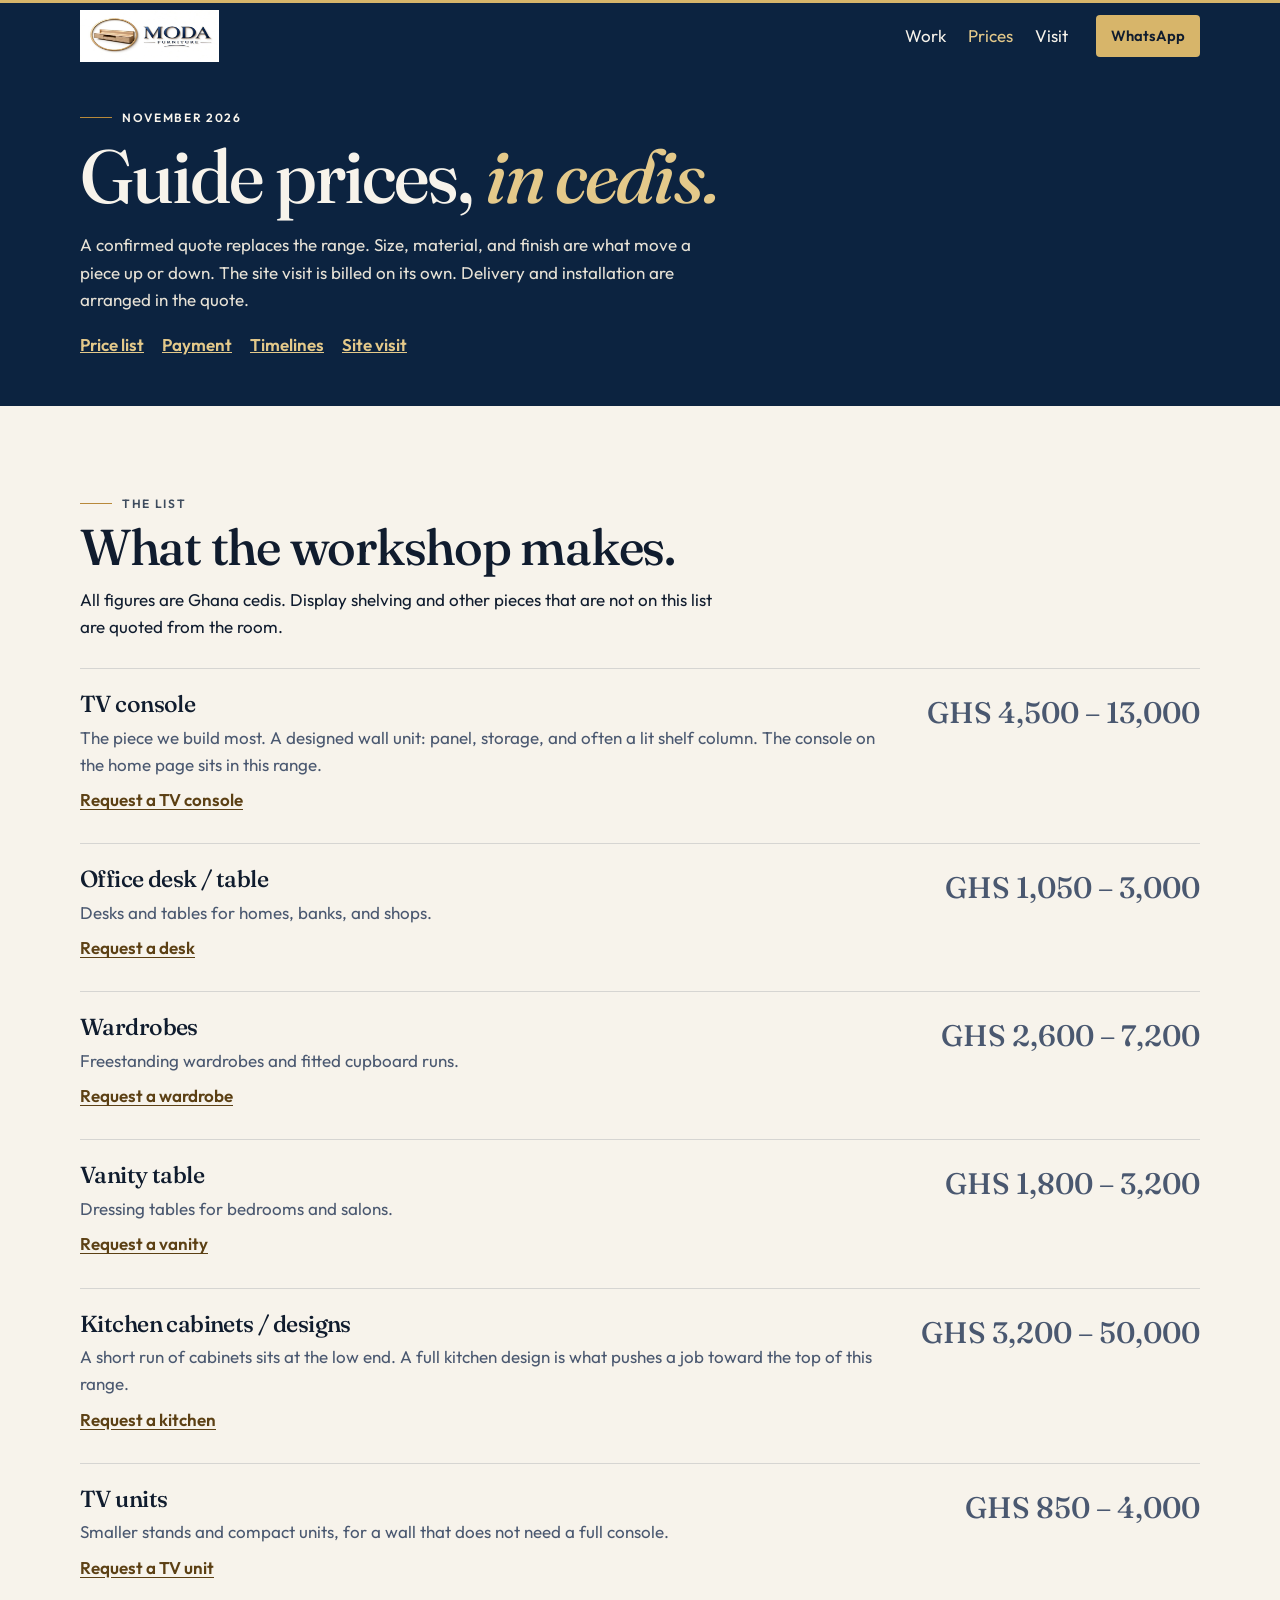
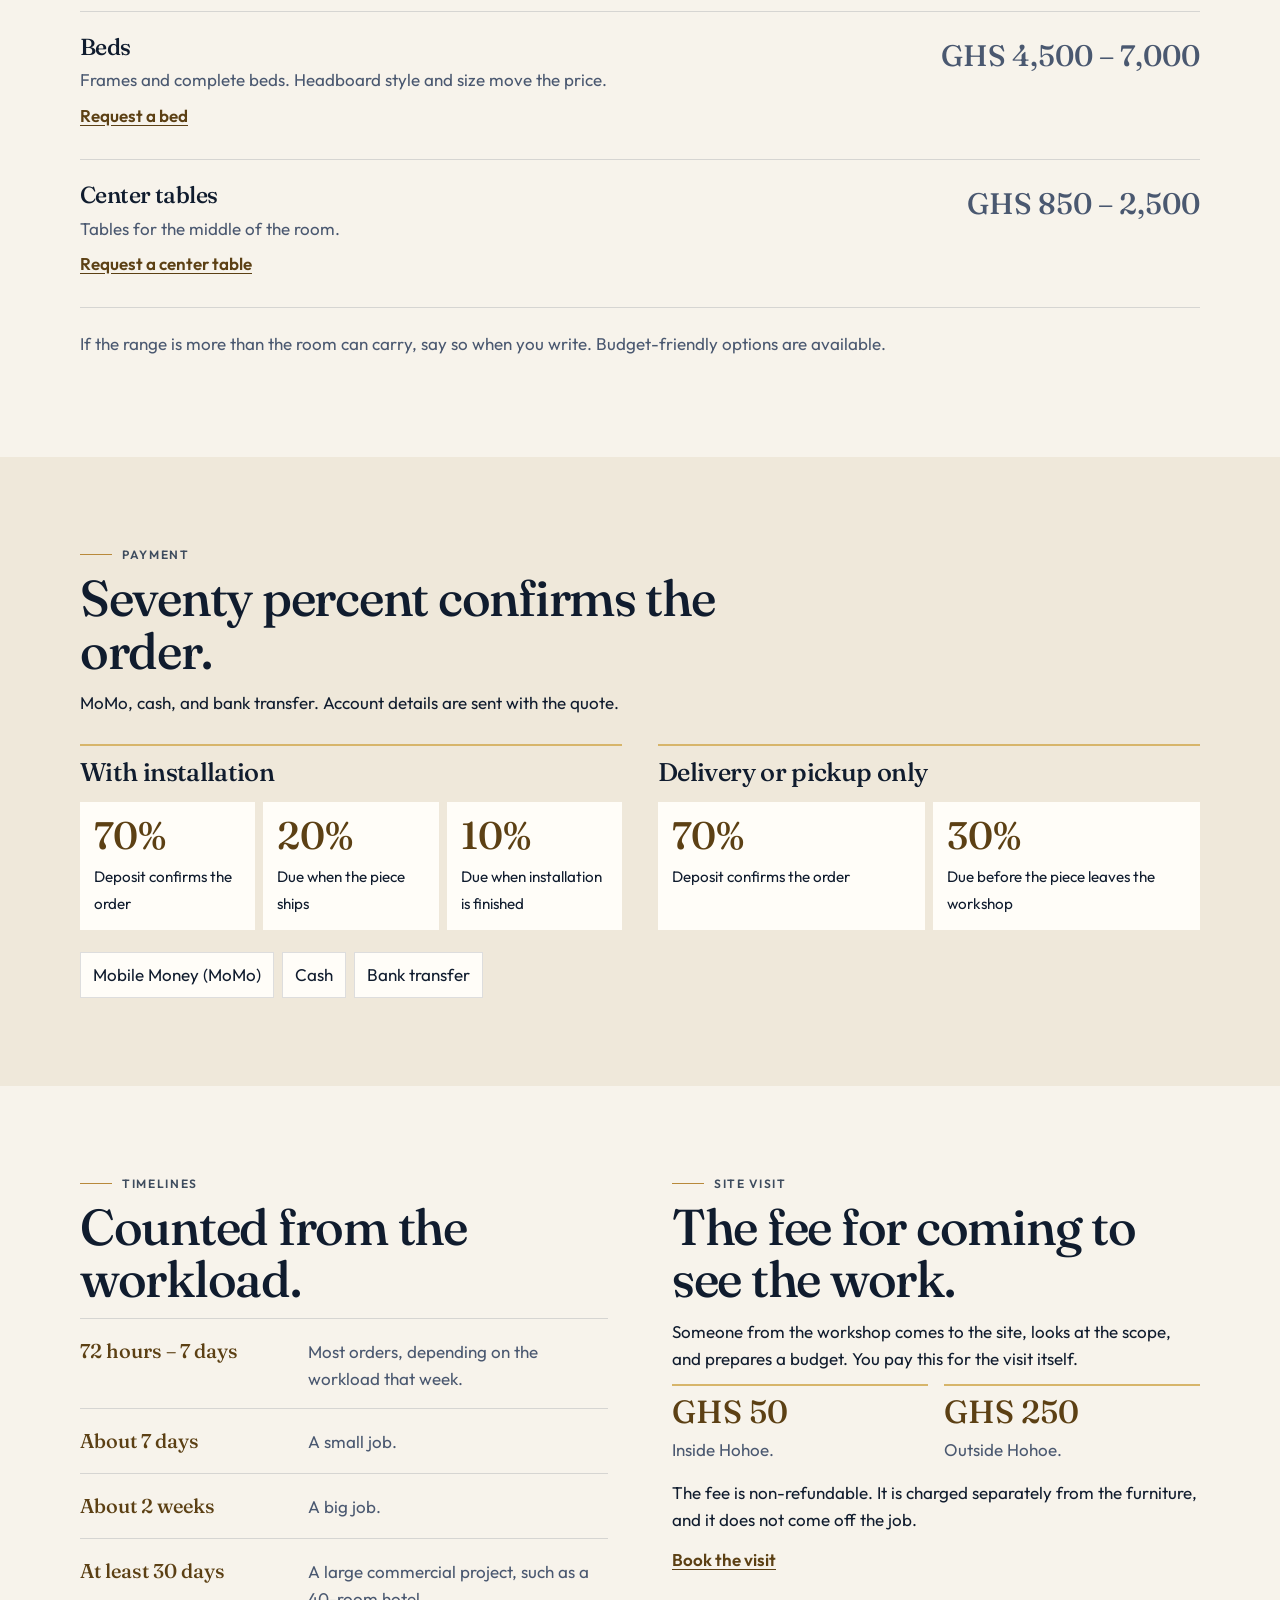
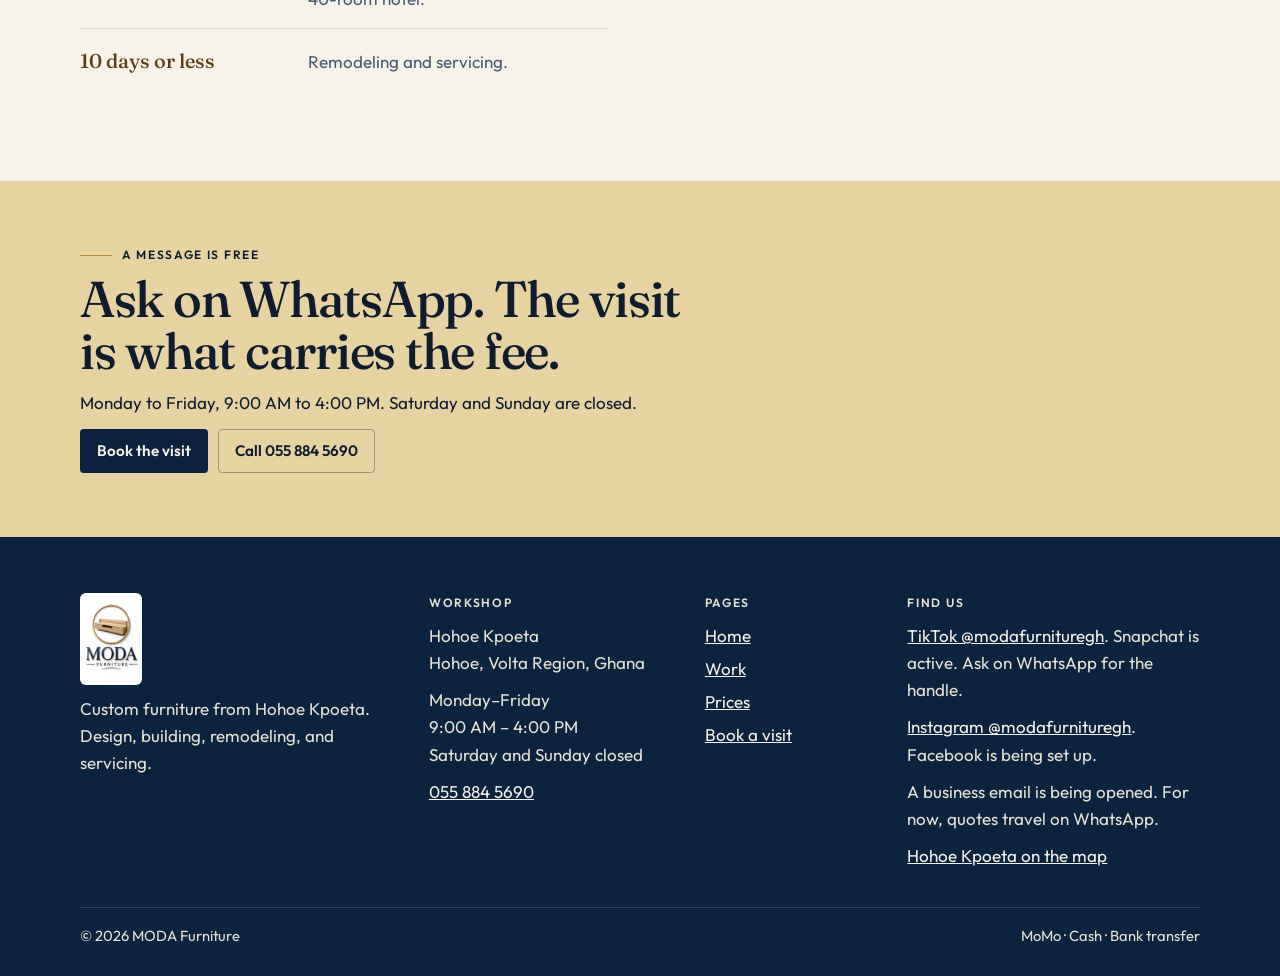
==== commit 87a46389: "Update nav logo file and widen it in the header bar. Co-authored-by: Cursor <cursoragent@cursor.com>" ====
--- a/pricing.html
+++ b/pricing.html
@@ -23,7 +23,7 @@
   <header class="site-header">
     <div class="wrap header-inner">
       <a class="logo" href="index.html" aria-label="MODA Furniture home">
-        <img class="logo-lockup" src="assets/images/logo-nav.png" alt="MODA Furniture" width="561" height="240" decoding="async">
+        <img class="logo-lockup" src="assets/images/logo-nav.png" alt="MODA Furniture" width="1024" height="576" decoding="async">
       </a>
       <nav class="nav" aria-label="Primary">
         <a href="work.html">Work</a>
--- a/css/styles.css
+++ b/css/styles.css
@@ -202,19 +202,23 @@
 
 .logo-lockup {
   display: block;
-  height: 54px;
-  width: auto;
-  max-width: min(248px, 62vw);
-  object-fit: contain;
-  border-radius: 6px;
+  --logo-h: 52px;
+  height: var(--logo-h);
+  width: calc(var(--logo-h) * 1024 / 576 * 1.5);
+  max-width: min(calc(78vw * 1.5), 420px);
+  object-fit: fill;
+  object-position: left center;
 }
 
 body.home .logo-lockup {
-  box-shadow: 0 2px 14px rgba(8, 22, 46, 0.32);
+  box-shadow: 0 2px 12px rgba(8, 22, 46, 0.28);
+  border-radius: 4px;
 }
 
 @media (max-width: 480px) {
-  .logo-lockup { height: 46px; }
+  .logo-lockup {
+    --logo-h: 44px;
+  }
 }
 
 .nav { display: flex; gap: 2px; }
